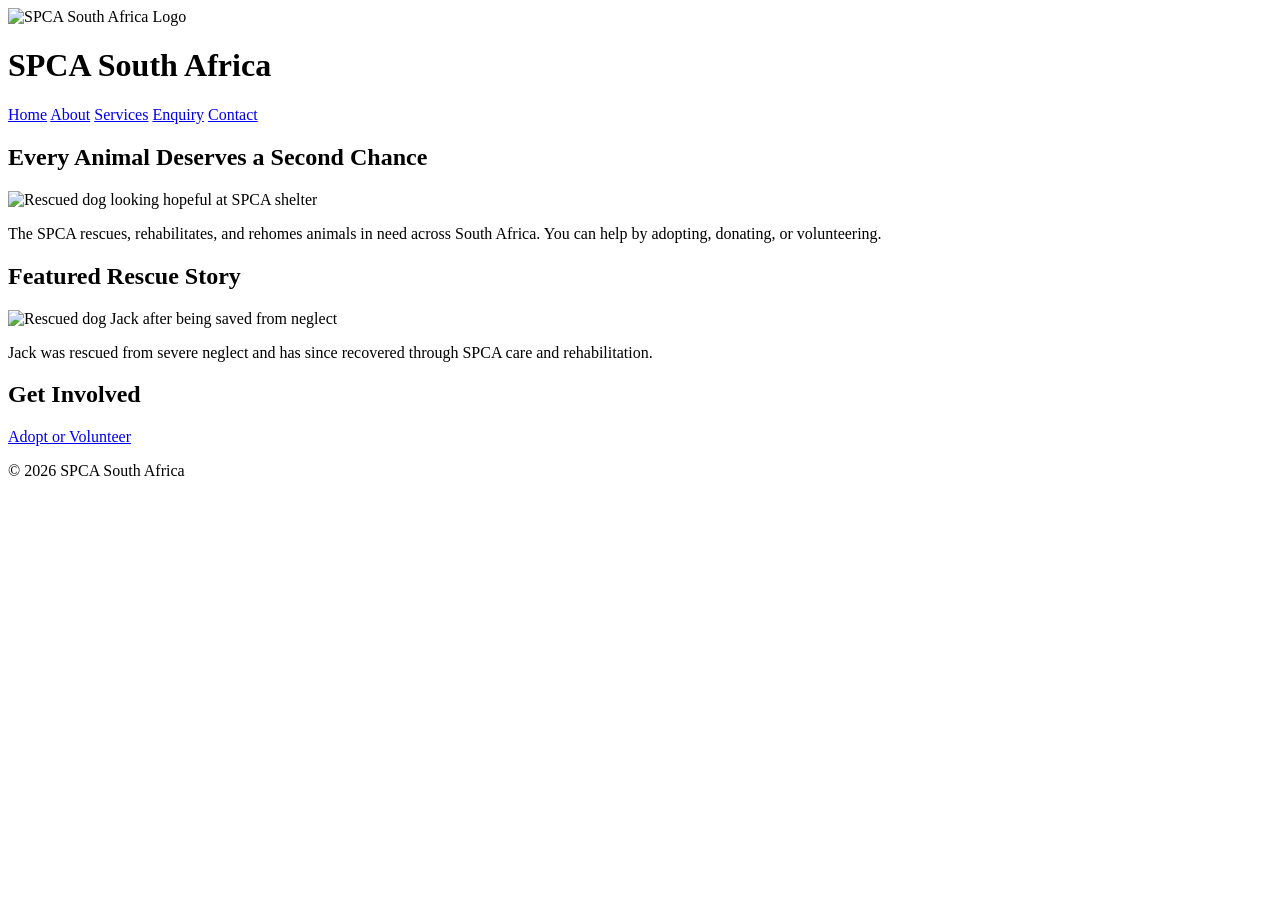
==== ST10136758_WEDE_POE_PART_1/index.html @ 662a202e "Add files via upload" ====
<!DOCTYPE html>
<html lang="en">
<head>
    <meta charset="UTF-8">
    <meta name="viewport" content="width=device-width, initial-scale=1.0">
    <title>SPCA South Africa | Home</title>
</head>

<body>

<header>
    <img src="images/spca-logo.png" alt="SPCA South Africa Logo" width="140">
    <h1>SPCA South Africa</h1>

    <nav>
        <a href="index.html">Home</a>
        <a href="about.html">About</a>
        <a href="services.html">Services</a>
        <a href="enquiry.html">Enquiry</a>
        <a href="contact.html">Contact</a>
    </nav>
</header>

<main>

    <section>
        <h2>Every Animal Deserves a Second Chance</h2>
        <img src="images/hero-dog.jpg" alt="Rescued dog looking hopeful at SPCA shelter" width="500">
        <p>
            The SPCA rescues, rehabilitates, and rehomes animals in need across South Africa.
            You can help by adopting, donating, or volunteering.
        </p>
    </section>

    <section>
        <h2>Featured Rescue Story</h2>
        <img src="images/jack-rescue.jpg" alt="Rescued dog Jack after being saved from neglect" width="400">
        <p>
            Jack was rescued from severe neglect and has since recovered through SPCA care and rehabilitation.
        </p>
    </section>

    <section>
        <h2>Get Involved</h2>
        <a href="enquiry.html">Adopt or Volunteer</a>
    </section>

</main>

<footer>
    <p>&copy; 2026 SPCA South Africa</p>
</footer>

</body>
</html>
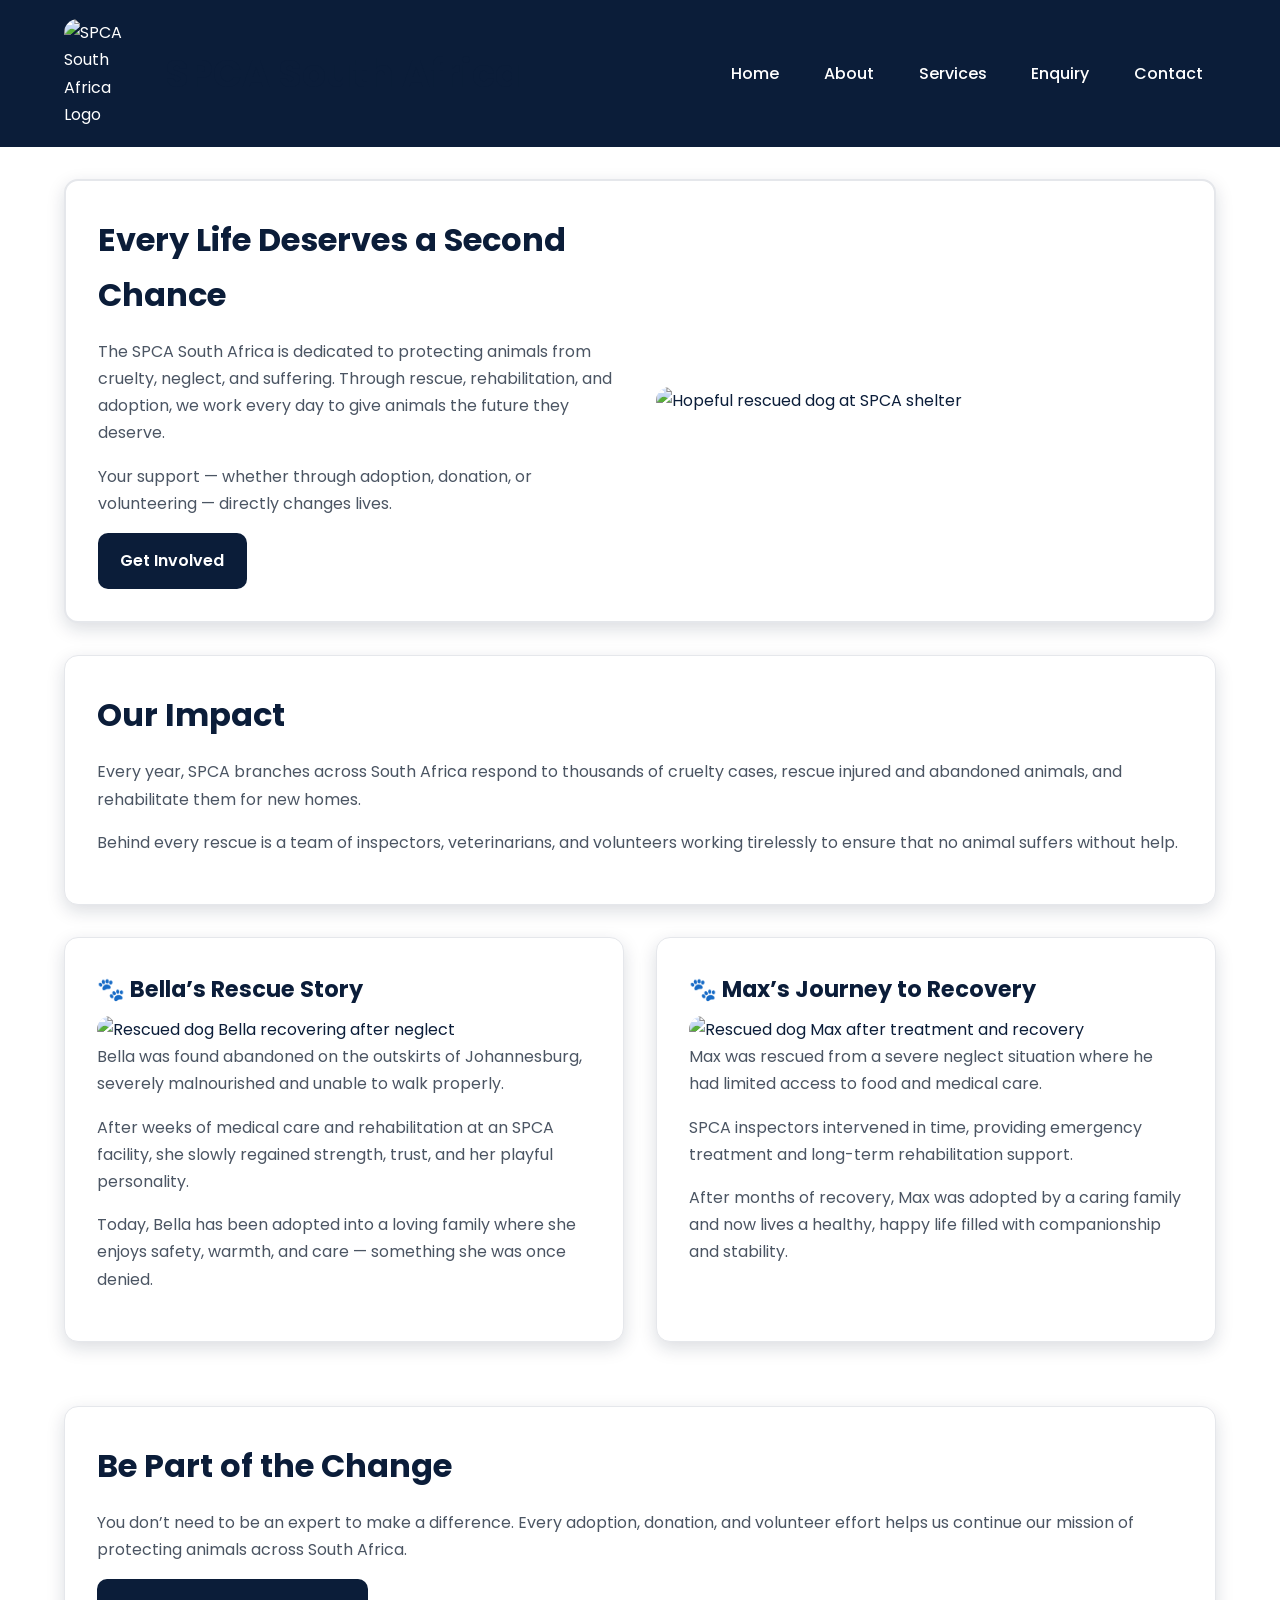
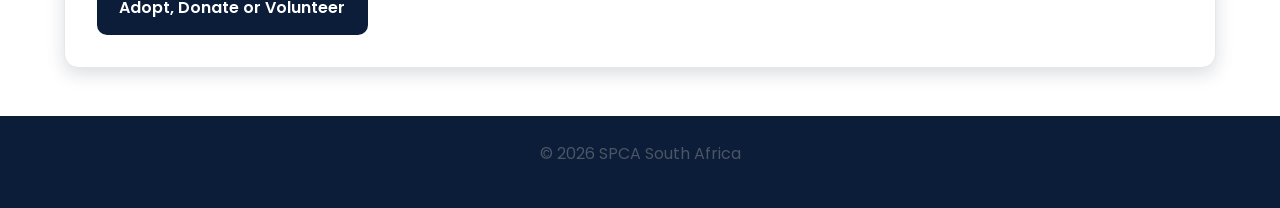
==== commit b5f36334: "Update index.html" ====
--- a/ST10136758_WEDE_POE_PART_1/index.html
+++ b/ST10136758_WEDE_POE_PART_1/index.html
@@ -1,48 +1,140 @@
 <!DOCTYPE html>
 <html lang="en">
+
 <head>
     <meta charset="UTF-8">
     <meta name="viewport" content="width=device-width, initial-scale=1.0">
+
     <title>SPCA South Africa | Home</title>
+
+    <link href="https://fonts.googleapis.com/css2?family=Poppins:wght@400;500;600;700&display=swap" rel="stylesheet">
+    <link rel="stylesheet" href="styles.css">
 </head>
 
 <body>
 
 <header>
-    <img src="images/spca-logo.png" alt="SPCA South Africa Logo" width="140">
-    <h1>SPCA South Africa</h1>
+
+    <div class="logo-container">
+        <img src="images/spca-logo.jpg" alt="SPCA South Africa Logo" class="logo">
+        <h1>SPCA South Africa</h1>
+    </div>
 
     <nav>
-        <a href="index.html">Home</a>
-        <a href="about.html">About</a>
-        <a href="services.html">Services</a>
-        <a href="enquiry.html">Enquiry</a>
-        <a href="contact.html">Contact</a>
+        <ul class="nav-links">
+            <li><a href="index.html">Home</a></li>
+            <li><a href="about.html">About</a></li>
+            <li><a href="services.html">Services</a></li>
+            <li><a href="enquiry.html">Enquiry</a></li>
+            <li><a href="contact.html">Contact</a></li>
+        </ul>
     </nav>
+
 </header>
 
 <main>
 
-    <section>
-        <h2>Every Animal Deserves a Second Chance</h2>
-        <img src="images/hero-dog.jpg" alt="Rescued dog looking hopeful at SPCA shelter" width="500">
-        <p>
-            The SPCA rescues, rehabilitates, and rehomes animals in need across South Africa.
-            You can help by adopting, donating, or volunteering.
-        </p>
+   
+    <section class="hero">
+
+        <div class="hero-content">
+            <h2>Every Life Deserves a Second Chance</h2>
+
+            <p>
+                The SPCA South Africa is dedicated to protecting animals from cruelty, neglect, and suffering.
+                Through rescue, rehabilitation, and adoption, we work every day to give animals the future they deserve.
+            </p>
+
+            <p>
+                Your support — whether through adoption, donation, or volunteering — directly changes lives.
+            </p>
+
+            <a href="enquiry.html" class="btn">Get Involved</a>
+        </div>
+
+        <img src="images/hero-dog.png" alt="Hopeful rescued dog at SPCA shelter" class="hero-image">
+
     </section>
 
-    <section>
-        <h2>Featured Rescue Story</h2>
-        <img src="images/jack-rescue.jpg" alt="Rescued dog Jack after being saved from neglect" width="400">
+    
+    <section class="card">
+
+        <h2>Our Impact</h2>
+
         <p>
-            Jack was rescued from severe neglect and has since recovered through SPCA care and rehabilitation.
+            Every year, SPCA branches across South Africa respond to thousands of cruelty cases,
+            rescue injured and abandoned animals, and rehabilitate them for new homes.
         </p>
+
+        <p>
+            Behind every rescue is a team of inspectors, veterinarians, and volunteers working tirelessly
+            to ensure that no animal suffers without help.
+        </p>
+
     </section>
 
-    <section>
-        <h2>Get Involved</h2>
-        <a href="enquiry.html">Adopt or Volunteer</a>
+    
+    <section class="content-grid">
+
+        <!-- STORY 1 -->
+        <section class="card">
+
+            <h3>🐾 Bella’s Rescue Story</h3>
+
+            <img src="images/bella-rescue.jpg" alt="Rescued dog Bella recovering after neglect">
+
+            <p>
+                Bella was found abandoned on the outskirts of Johannesburg, severely malnourished and unable to walk properly.
+            </p>
+
+            <p>
+                After weeks of medical care and rehabilitation at an SPCA facility, she slowly regained strength,
+                trust, and her playful personality.
+            </p>
+
+            <p>
+                Today, Bella has been adopted into a loving family where she enjoys safety, warmth, and care —
+                something she was once denied.
+            </p>
+
+        </section>
+
+       
+        <section class="card">
+
+            <h3>🐾 Max’s Journey to Recovery</h3>
+
+            <img src="images/max-rescue.jpg" alt="Rescued dog Max after treatment and recovery">
+
+            <p>
+                Max was rescued from a severe neglect situation where he had limited access to food and medical care.
+            </p>
+
+            <p>
+                SPCA inspectors intervened in time, providing emergency treatment and long-term rehabilitation support.
+            </p>
+
+            <p>
+                After months of recovery, Max was adopted by a caring family and now lives a healthy,
+                happy life filled with companionship and stability.
+            </p>
+
+        </section>
+
+    </section>
+
+    
+    <section class="card">
+
+        <h2>Be Part of the Change</h2>
+
+        <p>
+            You don’t need to be an expert to make a difference. Every adoption, donation, and volunteer effort
+            helps us continue our mission of protecting animals across South Africa.
+        </p>
+
+        <a href="enquiry.html" class="btn">Adopt, Donate or Volunteer</a>
+
     </section>
 
 </main>
@@ -52,4 +144,4 @@
 </footer>
 
 </body>
-</html>+</html>
--- a/ST10136758_WEDE_POE_PART_1/styles.css
+++ b/ST10136758_WEDE_POE_PART_1/styles.css
@@ -0,0 +1,338 @@
+
+
+* {
+    margin: 0;
+    padding: 0;
+    box-sizing: border-box;
+}
+
+/* =========================
+   ROOT VARIABLES (MIDNIGHT BLUE THEME)
+========================= */
+
+:root {
+    --primary-color: #0b1d39;
+    --secondary-color: #ffffff;
+    --accent-color: #4da3ff;
+
+    --background-color: #ffffff;
+    --text-color: #0b1d39;
+    --muted-text: #4b5563;
+
+    --shadow: 0 6px 18px rgba(11, 29, 57, 0.15);
+    --radius: 14px;
+}
+
+/* =========================
+   GLOBAL STYLES
+========================= */
+
+body {
+    font-family: 'Poppins', sans-serif;
+    background-color: var(--background-color);
+    color: var(--text-color);
+    line-height: 1.7;
+}
+
+main {
+    width: 90%;
+    max-width: 1200px;
+    margin: 2rem auto;
+}
+
+img {
+    width: 100%;
+    height: auto;
+    display: block;
+    border-radius: var(--radius);
+}
+
+section {
+    margin-bottom: 2rem;
+}
+
+/* =========================
+   TYPOGRAPHY
+========================= */
+
+h1 {
+    font-size: 2.4rem;
+    font-weight: 700;
+    color: var(--primary-color);
+}
+
+h2 {
+    font-size: 2rem;
+    margin-bottom: 1rem;
+    color: var(--primary-color);
+}
+
+h3 {
+    font-size: 1.4rem;
+    margin-bottom: 0.5rem;
+    color: var(--primary-color);
+}
+
+p {
+    font-size: 1rem;
+    color: var(--muted-text);
+    margin-bottom: 1rem;
+}
+
+/* =========================
+   HEADER
+========================= */
+
+header {
+    background-color: var(--primary-color);
+    color: var(--secondary-color);
+    padding: 1.2rem 5%;
+    display: flex;
+    justify-content: space-between;
+    align-items: center;
+    flex-wrap: wrap;
+    gap: 1rem;
+}
+
+.logo-container {
+    display: flex;
+    align-items: center;
+    gap: 1rem;
+}
+
+.logo {
+    width: 85px;
+    height: auto;
+}
+
+/* =========================
+   NAVIGATION
+========================= */
+
+.nav-links {
+    display: flex;
+    list-style: none;
+    gap: 1.2rem;
+    flex-wrap: wrap;
+    justify-content: center;
+}
+
+.nav-links a {
+    text-decoration: none;
+    color: var(--secondary-color);
+    font-weight: 500;
+    padding: 0.5rem 0.8rem;
+    border-radius: 8px;
+    transition: 0.3s ease;
+}
+
+.nav-links a:hover {
+    background-color: var(--accent-color);
+    color: var(--primary-color);
+}
+
+.nav-links a:focus {
+    outline: 2px solid var(--accent-color);
+}
+
+.nav-links a:active {
+    transform: scale(0.96);
+}
+
+/* =========================
+   HERO SECTION
+========================= */
+
+.hero {
+    display: grid;
+    grid-template-columns: repeat(2, 1fr);
+    gap: 2rem;
+    align-items: center;
+    background-color: var(--secondary-color);
+    border: 2px solid #e5e7eb;
+    padding: 2rem;
+    border-radius: var(--radius);
+    box-shadow: var(--shadow);
+}
+
+.hero-image {
+    max-height: 450px;
+    object-fit: cover;
+}
+
+/* =========================
+   BUTTONS
+========================= */
+
+.btn {
+    display: inline-block;
+    background-color: var(--primary-color);
+    color: var(--secondary-color);
+    padding: 0.9rem 1.4rem;
+    border-radius: 10px;
+    text-decoration: none;
+    font-weight: 600;
+    transition: 0.3s ease;
+    border: none;
+}
+
+.btn:hover {
+    background-color: var(--accent-color);
+    color: var(--primary-color);
+    transform: translateY(-2px);
+}
+
+.btn:active {
+    transform: scale(0.96);
+}
+
+/* =========================
+   CARDS
+========================= */
+
+.card {
+    background-color: var(--secondary-color);
+    border: 1px solid #e5e7eb;
+    padding: 2rem;
+    border-radius: var(--radius);
+    box-shadow: var(--shadow);
+    transition: 0.3s ease;
+}
+
+.card:hover {
+    transform: translateY(-4px);
+}
+
+/* =========================
+   GRIDS
+========================= */
+
+.content-grid,
+.services-grid {
+    display: grid;
+    grid-template-columns: repeat(2, 1fr);
+    gap: 2rem;
+}
+
+/* =========================
+   FORMS
+========================= */
+
+.enquiry-form {
+    background-color: var(--secondary-color);
+    padding: 2rem;
+    border-radius: var(--radius);
+    box-shadow: var(--shadow);
+}
+
+.form-group {
+    margin-bottom: 1.2rem;
+}
+
+label {
+    display: block;
+    margin-bottom: 0.5rem;
+    font-weight: 600;
+    color: var(--primary-color);
+}
+
+input,
+textarea {
+    width: 100%;
+    padding: 0.9rem;
+    border: 1px solid #d1d5db;
+    border-radius: 10px;
+    font-family: inherit;
+}
+
+input:focus,
+textarea:focus {
+    border-color: var(--accent-color);
+    outline: none;
+    box-shadow: 0 0 0 3px rgba(77, 163, 255, 0.2);
+}
+
+textarea {
+    min-height: 160px;
+    resize: vertical;
+}
+
+/* =========================
+   CONTACT
+========================= */
+
+.contact-container {
+    display: flex;
+    flex-direction: column;
+    gap: 1.5rem;
+}
+
+.contact-container section {
+    background-color: var(--secondary-color);
+    padding: 1.5rem;
+    border-radius: var(--radius);
+    border: 1px solid #e5e7eb;
+}
+
+.contact-container a {
+    color: var(--primary-color);
+    font-weight: 600;
+    text-decoration: none;
+}
+
+.contact-container a:hover {
+    color: var(--accent-color);
+}
+
+/* =========================
+   FOOTER
+========================= */
+
+footer {
+    background-color: var(--primary-color);
+    color: var(--secondary-color);
+    text-align: center;
+    padding: 1.5rem;
+    margin-top: 3rem;
+}
+
+/* =========================
+   RESPONSIVE DESIGN
+========================= */
+
+@media (max-width: 992px) {
+    .hero {
+        grid-template-columns: 1fr;
+    }
+
+    .content-grid,
+    .services-grid {
+        grid-template-columns: 1fr;
+    }
+
+    header {
+        flex-direction: column;
+        text-align: center;
+    }
+}
+
+@media (max-width: 768px) {
+    h1 { font-size: 2rem; }
+    h2 { font-size: 1.5rem; }
+
+    .nav-links {
+        flex-direction: column;
+        align-items: center;
+    }
+
+    main {
+        width: 95%;
+    }
+}
+
+@media (max-width: 480px) {
+    .btn {
+        width: 100%;
+        text-align: center;
+    }
+}
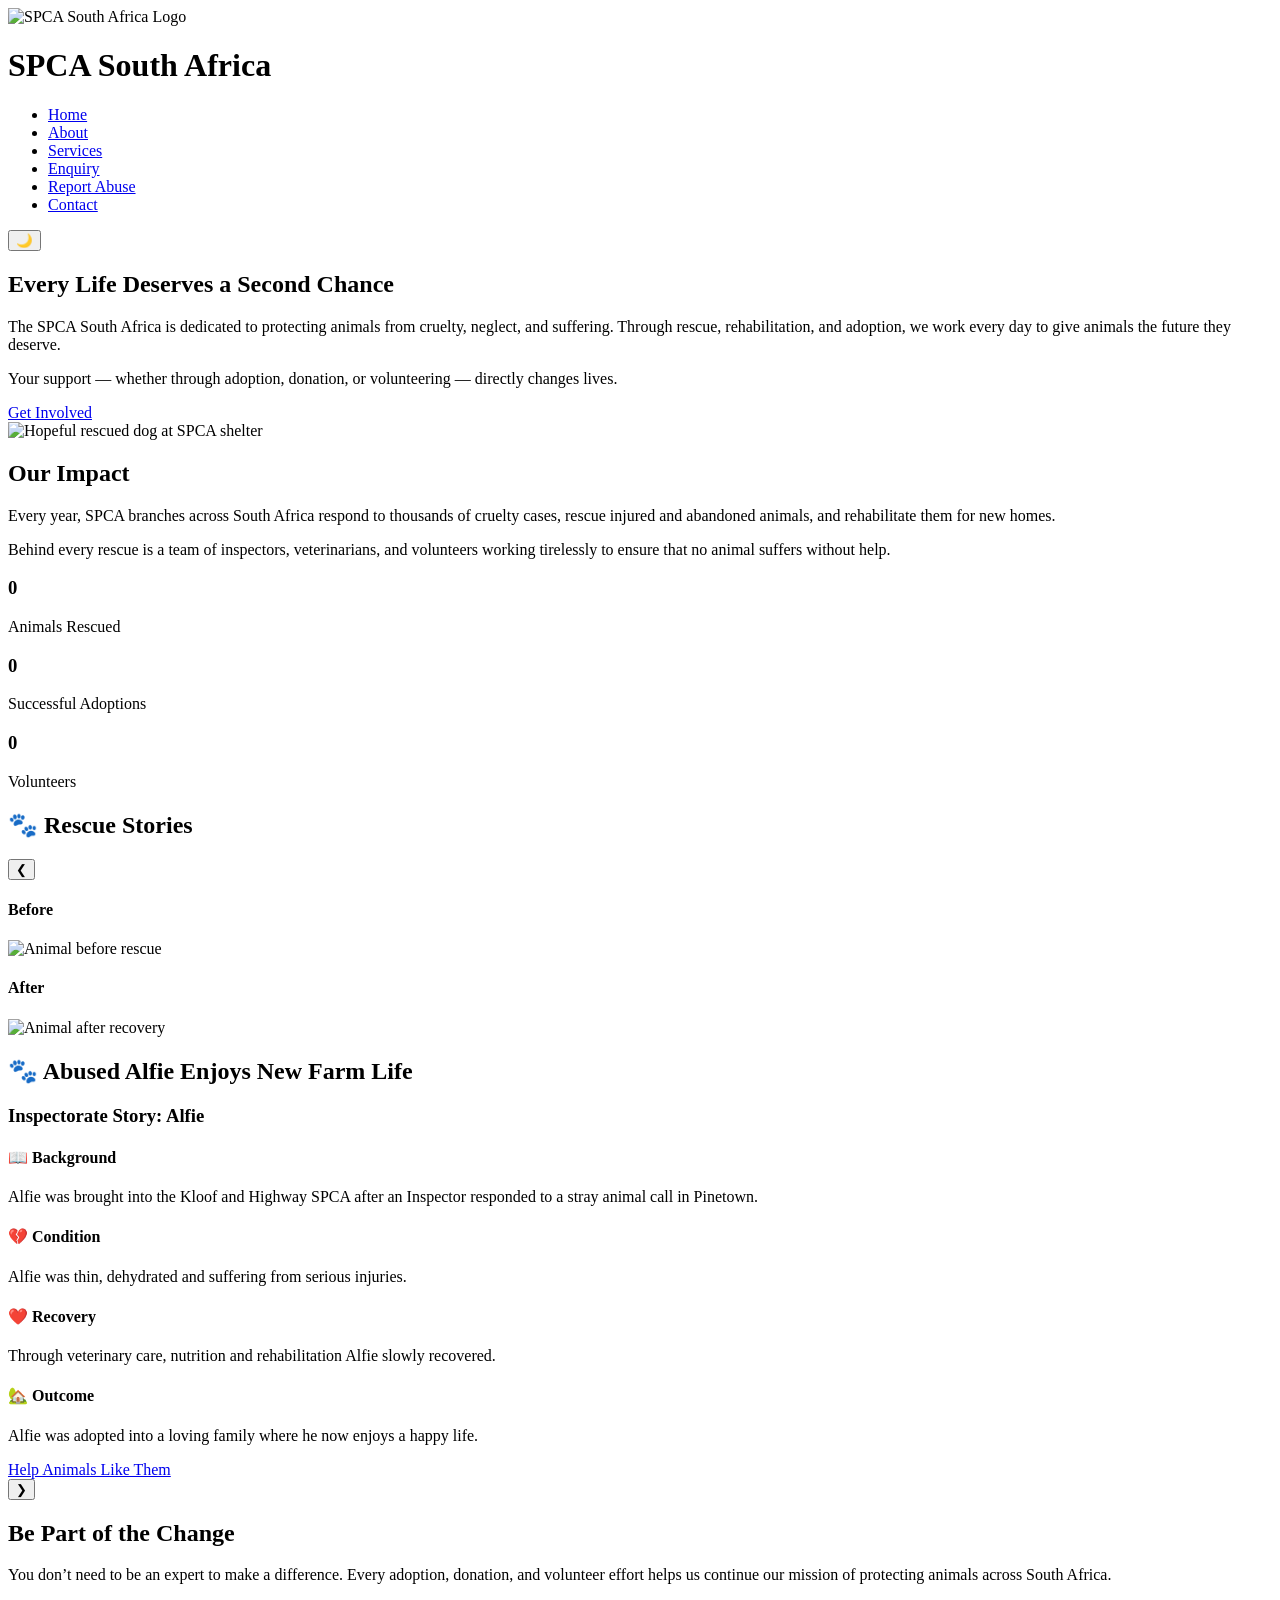
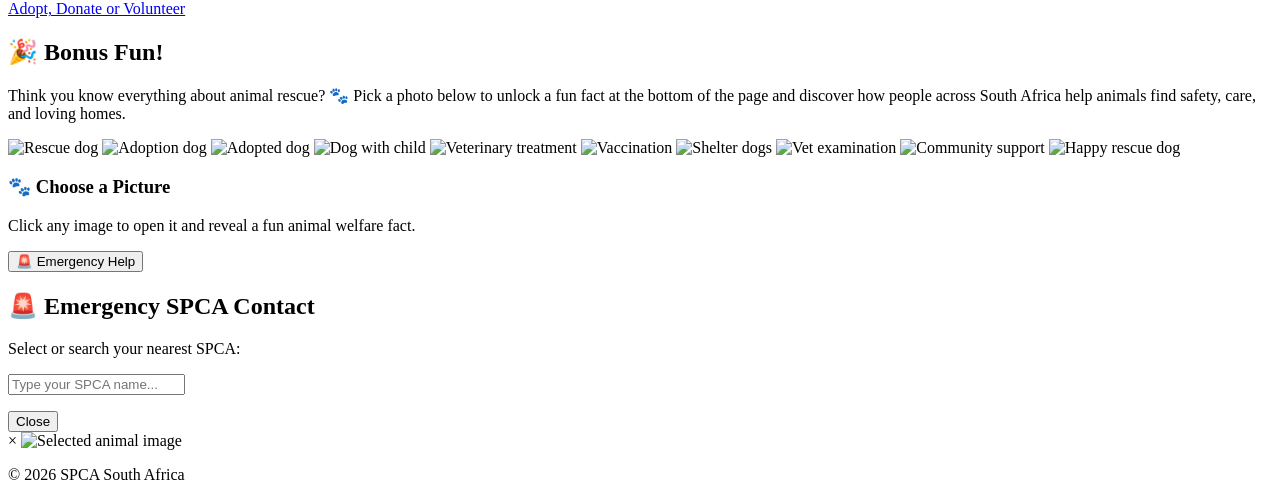
==== commit 528dd76f: "Update index.html" ====
--- a/ST10136758_WEDE_POE_PART_1/index.html
+++ b/ST10136758_WEDE_POE_PART_1/index.html
@@ -5,16 +5,17 @@
     <meta charset="UTF-8">
     <meta name="viewport" content="width=device-width, initial-scale=1.0">
 
-    <title>SPCA South Africa | Home</title>
+    <title>SPCA South Africa | Animal Rescue, Adoption & Welfare Services</title>
+
+    <meta name="description" content="SPCA South Africa provides animal rescue, adoption, and welfare services across the country. Find your nearest SPCA, adopt a pet, volunteer, or report cruelty.">
 
     <link href="https://fonts.googleapis.com/css2?family=Poppins:wght@400;500;600;700&display=swap" rel="stylesheet">
-    <link rel="stylesheet" href="styles.css">
+    <link rel="stylesheet" href="styles/display.css">
 </head>
 
 <body>
 
 <header>
-
     <div class="logo-container">
         <img src="images/spca-logo.jpg" alt="SPCA South Africa Logo" class="logo">
         <h1>SPCA South Africa</h1>
@@ -26,10 +27,14 @@
             <li><a href="about.html">About</a></li>
             <li><a href="services.html">Services</a></li>
             <li><a href="enquiry.html">Enquiry</a></li>
+            <li><a href="report.html">Report Abuse</a></li>
             <li><a href="contact.html">Contact</a></li>
         </ul>
     </nav>
 
+    <button id="theme-toggle" class="theme-btn">
+        🌙
+    </button>
 </header>
 
 <main>
@@ -52,79 +57,215 @@
             <a href="enquiry.html" class="btn">Get Involved</a>
         </div>
 
-        <img src="images/hero-dog.png" alt="Hopeful rescued dog at SPCA shelter" class="hero-image">
+        <img src="images/vet-care.jpg" alt="Hopeful rescued dog at SPCA shelter" class="hero-image">
 
     </section>
 
     
-    <section class="card">
-
-        <h2>Our Impact</h2>
-
-        <p>
-            Every year, SPCA branches across South Africa respond to thousands of cruelty cases,
-            rescue injured and abandoned animals, and rehabilitate them for new homes.
-        </p>
-
-        <p>
-            Behind every rescue is a team of inspectors, veterinarians, and volunteers working tirelessly
-            to ensure that no animal suffers without help.
-        </p>
+<section class="card">
+
+    <h2>Our Impact</h2>
+
+    <p>
+        Every year, SPCA branches across South Africa respond to thousands of cruelty cases,
+        rescue injured and abandoned animals, and rehabilitate them for new homes.
+    </p>
+
+    <p>
+        Behind every rescue is a team of inspectors, veterinarians, and volunteers working tirelessly
+        to ensure that no animal suffers without help.
+    </p>
+
+
+    <!-- STATISTICS -->
+
+    <div class="stats-container">
+
+
+        <div class="stat-box">
+
+            <h3 class="counter" data-target="15000">
+                0
+            </h3>
+
+            <p>
+                Animals Rescued
+            </p>
+
+        </div>
+
+
+        <div class="stat-box">
+
+            <h3 class="counter" data-target="8500">
+                0
+            </h3>
+
+            <p>
+                Successful Adoptions
+            </p>
+
+        </div>
+
+
+        <div class="stat-box">
+
+            <h3 class="counter" data-target="2000">
+                0
+            </h3>
+
+            <p>
+                Volunteers
+            </p>
+
+        </div>
+
+
+    </div>
+
+</section>
+
+<!-- =========================
+     RESCUE STORY CAROUSEL
+========================= -->
+
+<section class="card rescue-carousel">
+
+<h2>
+    🐾 Rescue Stories
+</h2>
+
+<div class="story-navigation">
+
+<button 
+id="previous-story"
+class="carousel-button">
+
+❮
+
+</button>
+
+<article class="story-container">
+
+<div class="before-after-container">
+
+<div class="story-image">
+
+<h4>
+Before
+</h4>
+
+<img 
+id="before-image"
+src="images/Thea-Puppy-dog-rescue-Kloof-and-Highway-Inspectorate-Lee-Bryant-1.jpg"
+alt="Animal before rescue">
+
+</div>
+
+<div class="story-image">
+
+<h4>
+After
+</h4>
+
+<img 
+id="after-image"
+src="images/Thea-Puppy-dog-rescue-Kloof-and-Highway-Inspectorate-Lee-Bryant.jpg"
+alt="Animal after recovery">
+
+</div>
+
+</div>
+
+<h2 id="story-title">
+
+🐾 Abused Alfie Enjoys New Farm Life
+
+</h2>
+
+<h3 id="story-category">
+
+Inspectorate Story: Alfie
+
+</h3>
+
+<h4>
+📖 Background
+</h4>
+
+<p id="story-background">
+
+Alfie was brought into the Kloof and Highway SPCA after an Inspector responded to a stray animal call in Pinetown.
+
+</p>
+
+<h4>
+💔 Condition
+</h4>
+
+<p id="story-condition">
+
+Alfie was thin, dehydrated and suffering from serious injuries.
+
+</p>
+
+<h4>
+❤️ Recovery
+</h4>
+
+<p id="story-recovery">
+
+Through veterinary care, nutrition and rehabilitation Alfie slowly recovered.
+
+</p>
+
+<h4>
+🏡 Outcome
+</h4>
+
+<p id="story-outcome">
+
+Alfie was adopted into a loving family where he now enjoys a happy life.
+
+</p>
+
+<a href="enquiry.html" class="btn">
+
+Help Animals Like Them
+
+</a>
+
+</article>
+
+<button 
+id="next-story"
+class="carousel-button">
+
+❯
+
+</button>
+
+</div>
+
+<div class="carousel-dots">
+
+<span class="dot active"></span>
+
+<span class="dot"></span>
+
+<span class="dot"></span>
+
+</div>
+
+</section>
+       
+   
 
     </section>
 
     
-    <section class="content-grid">
-
-        <!-- STORY 1 -->
+
         <section class="card">
-
-            <h3>🐾 Bella’s Rescue Story</h3>
-
-            <img src="images/bella-rescue.jpg" alt="Rescued dog Bella recovering after neglect">
-
-            <p>
-                Bella was found abandoned on the outskirts of Johannesburg, severely malnourished and unable to walk properly.
-            </p>
-
-            <p>
-                After weeks of medical care and rehabilitation at an SPCA facility, she slowly regained strength,
-                trust, and her playful personality.
-            </p>
-
-            <p>
-                Today, Bella has been adopted into a loving family where she enjoys safety, warmth, and care —
-                something she was once denied.
-            </p>
-
-        </section>
-
-       
-        <section class="card">
-
-            <h3>🐾 Max’s Journey to Recovery</h3>
-
-            <img src="images/max-rescue.jpg" alt="Rescued dog Max after treatment and recovery">
-
-            <p>
-                Max was rescued from a severe neglect situation where he had limited access to food and medical care.
-            </p>
-
-            <p>
-                SPCA inspectors intervened in time, providing emergency treatment and long-term rehabilitation support.
-            </p>
-
-            <p>
-                After months of recovery, Max was adopted by a caring family and now lives a healthy,
-                happy life filled with companionship and stability.
-            </p>
-
-        </section>
-
-    </section>
-
-    
-    <section class="card">
 
         <h2>Be Part of the Change</h2>
 
@@ -137,11 +278,137 @@
 
     </section>
 
+
+<section class="card fact-box">
+
+<h2>🎉 Bonus Fun!</h2>
+
+<p class="gallery-intro">
+    Think you know everything about animal rescue? 🐾
+    Pick a photo below to unlock a fun fact at the bottom of the page and discover
+    how people across South Africa help animals find safety,
+    care, and loving homes.
+</p>
+
+
+<div class="gallery">
+
+<img src="images/abandoned-shelter-dog-south-africa.jpg"
+     alt="Rescue dog"
+     class="gallery-image"
+     data-fact="0">
+
+<img src="images/adoption.jpg"
+     alt="Adoption dog"
+     class="gallery-image"
+     data-fact="1">
+
+<img src="images/happy-family-with-dog-at-home.jpg"
+     alt="Adopted dog"
+     class="gallery-image"
+     data-fact="2">
+
+<img src="images/dog-showing-affection.jpg"
+     alt="Dog with child"
+     class="gallery-image"
+     data-fact="3">
+
+<img src="images/dog-veterinary-treatment-recovery.jpg"
+     alt="Veterinary treatment"
+     class="gallery-image"
+     data-fact="4">
+
+<img src="images/veterinary-care-dog-treatment.jpg"
+     alt="Vaccination"
+     class="gallery-image"
+     data-fact="5">
+
+<img src="images/Abandoned-faith-pavlova-dog-rescued-from-pavilion-Kloof-and-Highway-Inspectorate-healing.jpg"
+     alt="Shelter dogs"
+     class="gallery-image"
+     data-fact="6">
+
+<img src="images/vet-care.jpg"
+     alt="Vet examination"
+     class="gallery-image"
+     data-fact="7">
+
+<img src="images/community-outreach.jpg"
+     alt="Community support"
+     class="gallery-image"
+     data-fact="8">
+
+<img src="images/animal-recue-team-community-help.jpg"
+     alt="Happy rescue dog"
+     class="gallery-image"
+     data-fact="9">
+
+</div>
+
+
+<div class="fact-display">
+
+<h3 id="fact-title">
+🐾 Choose a Picture
+</h3>
+
+<p id="animal-fact">
+Click any image to open it and reveal a fun animal welfare fact.
+</p>
+
+</div>
+
+</section>
+
+
+</section>
+    
+
+
 </main>
+
+
+<button id="emergency-button" class="emergency-btn">
+    🚨 Emergency Help
+</button>
+
+<div id="emergency-modal" class="hidden">
+    <div class="emergency-box">
+
+        <h2>🚨 Emergency SPCA Contact</h2>
+
+        <p>Select or search your nearest SPCA:</p>
+
+        <input 
+            type="text"
+            id="spca-search"
+            placeholder="Type your SPCA name..."
+            autocomplete="off">
+
+        <ul id="spca-suggestions"></ul>
+
+        <div id="selected-spca"></div>
+
+        <button id="close-emergency">Close</button>
+
+    </div>
+</div>
+
+<div id="lightbox" class="lightbox">
+
+<span id="close-lightbox">&times;</span>
+
+<img id="lightbox-image"
+     src=""
+     alt="Selected animal image">
+
+</div>
 
 <footer>
     <p>&copy; 2026 SPCA South Africa</p>
 </footer>
 
+<script src="scripts/index.js"></script>
+<script src="scripts/script.js"></script>
 </body>
 </html>
